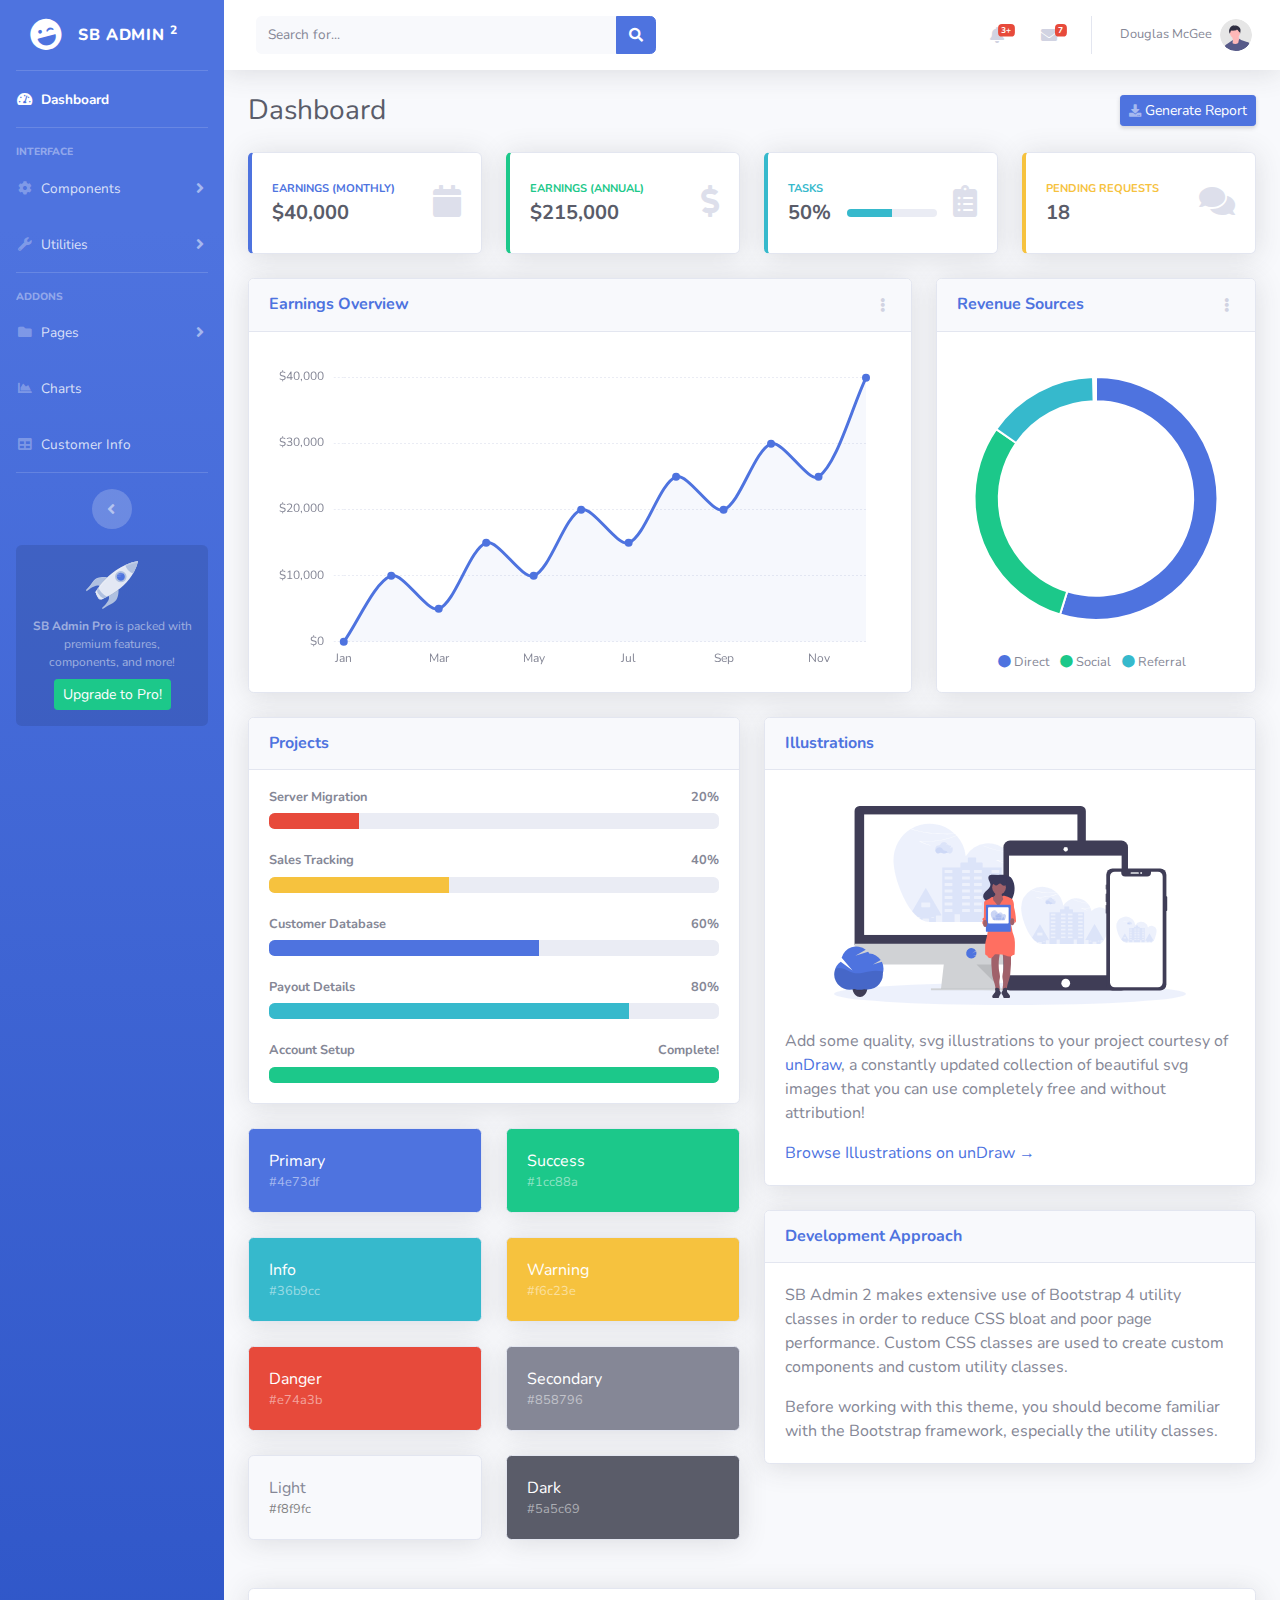
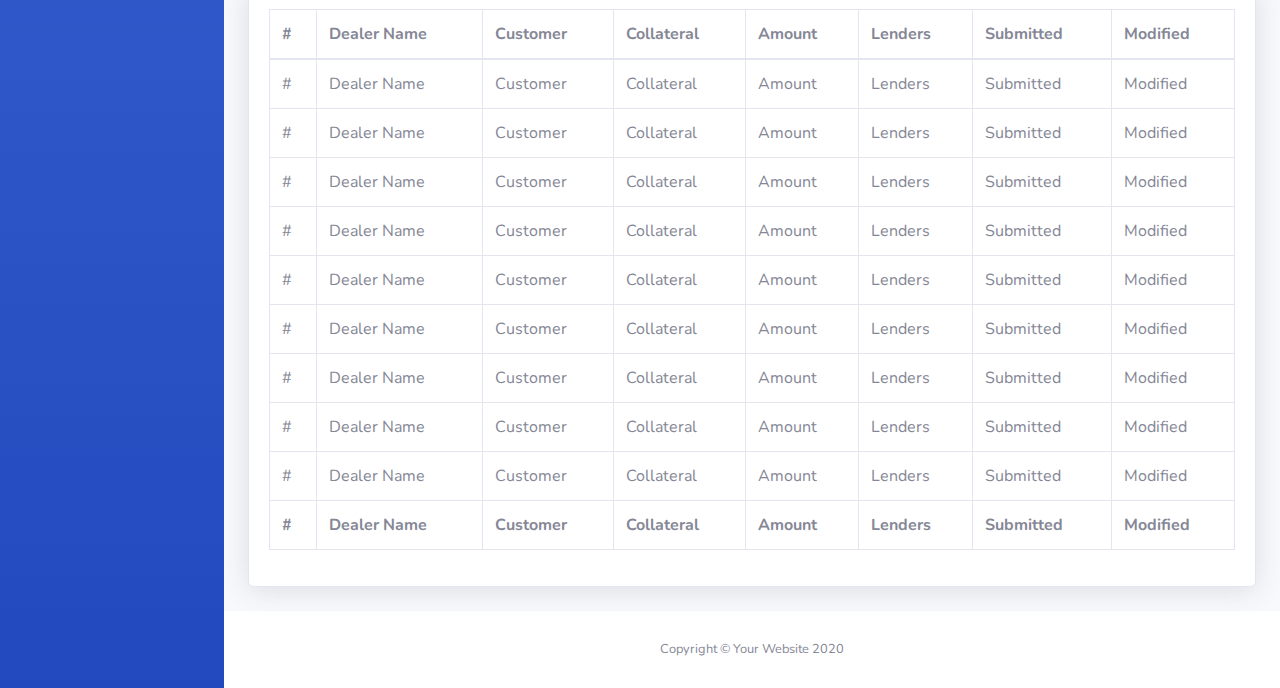
==== startbootstrap-sb-admin-2-gh-pages/index.html @ 1d068a58 "added files" ====
<!DOCTYPE html>
<html lang="en">

<head>

    <meta charset="utf-8">
    <meta http-equiv="X-UA-Compatible" content="IE=edge">
    <meta name="viewport" content="width=device-width, initial-scale=1, shrink-to-fit=no">
    <meta name="description" content="">
    <meta name="author" content="">

    <title>SB Admin 2 - Dashboard</title>

    <!-- Custom fonts for this template-->
    <link href="vendor/fontawesome-free/css/all.min.css" rel="stylesheet" type="text/css">
    <link
        href="https://fonts.googleapis.com/css?family=Nunito:200,200i,300,300i,400,400i,600,600i,700,700i,800,800i,900,900i"
        rel="stylesheet">

    <!-- Custom styles for this template-->
    <link href="css/sb-admin-2.min.css" rel="stylesheet">

</head>

<body id="page-top">

    <!-- Page Wrapper -->
    <div id="wrapper">

        <!-- Sidebar -->
        <ul class="navbar-nav bg-gradient-primary sidebar sidebar-dark accordion" id="accordionSidebar">

            <!-- Sidebar - Brand -->
            <a class="sidebar-brand d-flex align-items-center justify-content-center" href="index.html">
                <div class="sidebar-brand-icon rotate-n-15">
                    <i class="fas fa-laugh-wink"></i>
                </div>
                <div class="sidebar-brand-text mx-3">SB Admin <sup>2</sup></div>
            </a>

            <!-- Divider -->
            <hr class="sidebar-divider my-0">

            <!-- Nav Item - Dashboard -->
            <li class="nav-item active">
                <a class="nav-link" href="index.html">
                    <i class="fas fa-fw fa-tachometer-alt"></i>
                    <span>Dashboard</span></a>
            </li>

            <!-- Divider -->
            <hr class="sidebar-divider">

            <!-- Heading -->
            <div class="sidebar-heading">
                Interface
            </div>

            <!-- Nav Item - Pages Collapse Menu -->
            <li class="nav-item">
                <a class="nav-link collapsed" href="#" data-toggle="collapse" data-target="#collapseTwo"
                    aria-expanded="true" aria-controls="collapseTwo">
                    <i class="fas fa-fw fa-cog"></i>
                    <span>Components</span>
                </a>
                <div id="collapseTwo" class="collapse" aria-labelledby="headingTwo" data-parent="#accordionSidebar">
                    <div class="bg-white py-2 collapse-inner rounded">
                        <h6 class="collapse-header">Custom Components:</h6>
                        <a class="collapse-item" href="buttons.html">Buttons</a>
                        <a class="collapse-item" href="cards.html">Cards</a>
                    </div>
                </div>
            </li>

            <!-- Nav Item - Utilities Collapse Menu -->
            <li class="nav-item">
                <a class="nav-link collapsed" href="#" data-toggle="collapse" data-target="#collapseUtilities"
                    aria-expanded="true" aria-controls="collapseUtilities">
                    <i class="fas fa-fw fa-wrench"></i>
                    <span>Utilities</span>
                </a>
                <div id="collapseUtilities" class="collapse" aria-labelledby="headingUtilities"
                    data-parent="#accordionSidebar">
                    <div class="bg-white py-2 collapse-inner rounded">
                        <h6 class="collapse-header">Custom Utilities:</h6>
                        <a class="collapse-item" href="utilities-color.html">Colors</a>
                        <a class="collapse-item" href="utilities-border.html">Borders</a>
                        <a class="collapse-item" href="utilities-animation.html">Animations</a>
                        <a class="collapse-item" href="utilities-other.html">Other</a>
                    </div>
                </div>
            </li>

            <!-- Divider -->
            <hr class="sidebar-divider">

            <!-- Heading -->
            <div class="sidebar-heading">
                Addons
            </div>

            <!-- Nav Item - Pages Collapse Menu -->
            <li class="nav-item">
                <a class="nav-link collapsed" href="#" data-toggle="collapse" data-target="#collapsePages"
                    aria-expanded="true" aria-controls="collapsePages">
                    <i class="fas fa-fw fa-folder"></i>
                    <span>Pages</span>
                </a>
                <div id="collapsePages" class="collapse" aria-labelledby="headingPages" data-parent="#accordionSidebar">
                    <div class="bg-white py-2 collapse-inner rounded">
                        <h6 class="collapse-header">Login Screens:</h6>
                        <a class="collapse-item" href="login.html">Login</a>
                        <a class="collapse-item" href="register.html">Register</a>
                        <a class="collapse-item" href="forgot-password.html">Forgot Password</a>
                        <div class="collapse-divider"></div>
                        <h6 class="collapse-header">Other Pages:</h6>
                        <a class="collapse-item" href="404.html">404 Page</a>
                        <a class="collapse-item" href="blank.html">Blank Page</a>
                    </div>
                </div>
            </li>

            <!-- Nav Item - Charts -->
            <li class="nav-item">
                <a class="nav-link" href="charts.html">
                    <i class="fas fa-fw fa-chart-area"></i>
                    <span>Charts</span></a>
            </li>

            <!-- Nav Item - Tables -->
            <li class="nav-item">
                <a class="nav-link" href="form.html">
                    <i class="fas fa-fw fa-table"></i>
                    <span>Customer Info</span></a>
            </li>

            <!-- Divider -->
            <hr class="sidebar-divider d-none d-md-block">

            <!-- Sidebar Toggler (Sidebar) -->
            <div class="text-center d-none d-md-inline">
                <button class="rounded-circle border-0" id="sidebarToggle"></button>
            </div>

            <!-- Sidebar Message -->
            <div class="sidebar-card">
                <img class="sidebar-card-illustration mb-2" src="img/undraw_rocket.svg" alt="">
                <p class="text-center mb-2"><strong>SB Admin Pro</strong> is packed with premium features, components, and more!</p>
                <a class="btn btn-success btn-sm" href="https://startbootstrap.com/theme/sb-admin-pro">Upgrade to Pro!</a>
            </div>

        </ul>
        <!-- End of Sidebar -->

        <!-- Content Wrapper -->
        <div id="content-wrapper" class="d-flex flex-column">

            <!-- Main Content -->
            <div id="content">

                <!-- Topbar -->
                <nav class="navbar navbar-expand navbar-light bg-white topbar mb-4 static-top shadow">

                    <!-- Sidebar Toggle (Topbar) -->
                    <button id="sidebarToggleTop" class="btn btn-link d-md-none rounded-circle mr-3">
                        <i class="fa fa-bars"></i>
                    </button>

                    <!-- Topbar Search -->
                    <form
                        class="d-none d-sm-inline-block form-inline mr-auto ml-md-3 my-2 my-md-0 mw-100 navbar-search">
                        <div class="input-group">
                            <input type="text" class="form-control bg-light border-0 small" placeholder="Search for..."
                                aria-label="Search" aria-describedby="basic-addon2">
                            <div class="input-group-append">
                                <button class="btn btn-primary" type="button">
                                    <i class="fas fa-search fa-sm"></i>
                                </button>
                            </div>
                        </div>
                    </form>

                    <!-- Topbar Navbar -->
                    <ul class="navbar-nav ml-auto">

                        <!-- Nav Item - Search Dropdown (Visible Only XS) -->
                        <li class="nav-item dropdown no-arrow d-sm-none">
                            <a class="nav-link dropdown-toggle" href="#" id="searchDropdown" role="button"
                                data-toggle="dropdown" aria-haspopup="true" aria-expanded="false">
                                <i class="fas fa-search fa-fw"></i>
                            </a>
                            <!-- Dropdown - Messages -->
                            <div class="dropdown-menu dropdown-menu-right p-3 shadow animated--grow-in"
                                aria-labelledby="searchDropdown">
                                <form class="form-inline mr-auto w-100 navbar-search">
                                    <div class="input-group">
                                        <input type="text" class="form-control bg-light border-0 small"
                                            placeholder="Search for..." aria-label="Search"
                                            aria-describedby="basic-addon2">
                                        <div class="input-group-append">
                                            <button class="btn btn-primary" type="button">
                                                <i class="fas fa-search fa-sm"></i>
                                            </button>
                                        </div>
                                    </div>
                                </form>
                            </div>
                        </li>

                        <!-- Nav Item - Alerts -->
                        <li class="nav-item dropdown no-arrow mx-1">
                            <a class="nav-link dropdown-toggle" href="#" id="alertsDropdown" role="button"
                                data-toggle="dropdown" aria-haspopup="true" aria-expanded="false">
                                <i class="fas fa-bell fa-fw"></i>
                                <!-- Counter - Alerts -->
                                <span class="badge badge-danger badge-counter">3+</span>
                            </a>
                            <!-- Dropdown - Alerts -->
                            <div class="dropdown-list dropdown-menu dropdown-menu-right shadow animated--grow-in"
                                aria-labelledby="alertsDropdown">
                                <h6 class="dropdown-header">
                                    Alerts Center
                                </h6>
                                <a class="dropdown-item d-flex align-items-center" href="#">
                                    <div class="mr-3">
                                        <div class="icon-circle bg-primary">
                                            <i class="fas fa-file-alt text-white"></i>
                                        </div>
                                    </div>
                                    <div>
                                        <div class="small text-gray-500">December 12, 2019</div>
                                        <span class="font-weight-bold">A new monthly report is ready to download!</span>
                                    </div>
                                </a>
                                <a class="dropdown-item d-flex align-items-center" href="#">
                                    <div class="mr-3">
                                        <div class="icon-circle bg-success">
                                            <i class="fas fa-donate text-white"></i>
                                        </div>
                                    </div>
                                    <div>
                                        <div class="small text-gray-500">December 7, 2019</div>
                                        $290.29 has been deposited into your account!
                                    </div>
                                </a>
                                <a class="dropdown-item d-flex align-items-center" href="#">
                                    <div class="mr-3">
                                        <div class="icon-circle bg-warning">
                                            <i class="fas fa-exclamation-triangle text-white"></i>
                                        </div>
                                    </div>
                                    <div>
                                        <div class="small text-gray-500">December 2, 2019</div>
                                        Spending Alert: We've noticed unusually high spending for your account.
                                    </div>
                                </a>
                                <a class="dropdown-item text-center small text-gray-500" href="#">Show All Alerts</a>
                            </div>
                        </li>

                        <!-- Nav Item - Messages -->
                        <li class="nav-item dropdown no-arrow mx-1">
                            <a class="nav-link dropdown-toggle" href="#" id="messagesDropdown" role="button"
                                data-toggle="dropdown" aria-haspopup="true" aria-expanded="false">
                                <i class="fas fa-envelope fa-fw"></i>
                                <!-- Counter - Messages -->
                                <span class="badge badge-danger badge-counter">7</span>
                            </a>
                            <!-- Dropdown - Messages -->
                            <div class="dropdown-list dropdown-menu dropdown-menu-right shadow animated--grow-in"
                                aria-labelledby="messagesDropdown">
                                <h6 class="dropdown-header">
                                    Message Center
                                </h6>
                                <a class="dropdown-item d-flex align-items-center" href="#">
                                    <div class="dropdown-list-image mr-3">
                                        <img class="rounded-circle" src="img/undraw_profile_1.svg"
                                            alt="">
                                        <div class="status-indicator bg-success"></div>
                                    </div>
                                    <div class="font-weight-bold">
                                        <div class="text-truncate">Hi there! I am wondering if you can help me with a
                                            problem I've been having.</div>
                                        <div class="small text-gray-500">Emily Fowler · 58m</div>
                                    </div>
                                </a>
                                <a class="dropdown-item d-flex align-items-center" href="#">
                                    <div class="dropdown-list-image mr-3">
                                        <img class="rounded-circle" src="img/undraw_profile_2.svg"
                                            alt="">
                                        <div class="status-indicator"></div>
                                    </div>
                                    <div>
                                        <div class="text-truncate">I have the photos that you ordered last month, how
                                            would you like them sent to you?</div>
                                        <div class="small text-gray-500">Jae Chun · 1d</div>
                                    </div>
                                </a>
                                <a class="dropdown-item d-flex align-items-center" href="#">
                                    <div class="dropdown-list-image mr-3">
                                        <img class="rounded-circle" src="img/undraw_profile_3.svg"
                                            alt="">
                                        <div class="status-indicator bg-warning"></div>
                                    </div>
                                    <div>
                                        <div class="text-truncate">Last month's report looks great, I am very happy with
                                            the progress so far, keep up the good work!</div>
                                        <div class="small text-gray-500">Morgan Alvarez · 2d</div>
                                    </div>
                                </a>
                                <a class="dropdown-item d-flex align-items-center" href="#">
                                    <div class="dropdown-list-image mr-3">
                                        <img class="rounded-circle" src="https://source.unsplash.com/Mv9hjnEUHR4/60x60"
                                            alt="">
                                        <div class="status-indicator bg-success"></div>
                                    </div>
                                    <div>
                                        <div class="text-truncate">Am I a good boy? The reason I ask is because someone
                                            told me that people say this to all dogs, even if they aren't good...</div>
                                        <div class="small text-gray-500">Chicken the Dog · 2w</div>
                                    </div>
                                </a>
                                <a class="dropdown-item text-center small text-gray-500" href="#">Read More Messages</a>
                            </div>
                        </li>

                        <div class="topbar-divider d-none d-sm-block"></div>

                        <!-- Nav Item - User Information -->
                        <li class="nav-item dropdown no-arrow">
                            <a class="nav-link dropdown-toggle" href="#" id="userDropdown" role="button"
                                data-toggle="dropdown" aria-haspopup="true" aria-expanded="false">
                                <span class="mr-2 d-none d-lg-inline text-gray-600 small">Douglas McGee</span>
                                <img class="img-profile rounded-circle"
                                    src="img/undraw_profile.svg">
                            </a>
                            <!-- Dropdown - User Information -->
                            <div class="dropdown-menu dropdown-menu-right shadow animated--grow-in"
                                aria-labelledby="userDropdown">
                                <a class="dropdown-item" href="#">
                                    <i class="fas fa-user fa-sm fa-fw mr-2 text-gray-400"></i>
                                    Profile
                                </a>
                                <a class="dropdown-item" href="#">
                                    <i class="fas fa-cogs fa-sm fa-fw mr-2 text-gray-400"></i>
                                    Settings
                                </a>
                                <a class="dropdown-item" href="#">
                                    <i class="fas fa-list fa-sm fa-fw mr-2 text-gray-400"></i>
                                    Activity Log
                                </a>
                                <div class="dropdown-divider"></div>
                                <a class="dropdown-item" href="#" data-toggle="modal" data-target="#logoutModal">
                                    <i class="fas fa-sign-out-alt fa-sm fa-fw mr-2 text-gray-400"></i>
                                    Logout
                                </a>
                            </div>
                        </li>

                    </ul>

                </nav>
                <!-- End of Topbar -->

                <!-- Begin Page Content -->
                <div class="container-fluid">

                    <!-- Page Heading -->
                    <div class="d-sm-flex align-items-center justify-content-between mb-4">
                        <h1 class="h3 mb-0 text-gray-800">Dashboard</h1>
                        <a href="#" class="d-none d-sm-inline-block btn btn-sm btn-primary shadow-sm"><i
                                class="fas fa-download fa-sm text-white-50"></i> Generate Report</a>
                    </div>

                    <!-- Content Row -->
                    <div class="row">

                        <!-- Earnings (Monthly) Card Example -->
                        <div class="col-xl-3 col-md-6 mb-4">
                            <div class="card border-left-primary shadow h-100 py-2">
                                <div class="card-body">
                                    <div class="row no-gutters align-items-center">
                                        <div class="col mr-2">
                                            <div class="text-xs font-weight-bold text-primary text-uppercase mb-1">
                                                Earnings (Monthly)</div>
                                            <div class="h5 mb-0 font-weight-bold text-gray-800">$40,000</div>
                                        </div>
                                        <div class="col-auto">
                                            <i class="fas fa-calendar fa-2x text-gray-300"></i>
                                        </div>
                                    </div>
                                </div>
                            </div>
                        </div>

                        <!-- Earnings (Monthly) Card Example -->
                        <div class="col-xl-3 col-md-6 mb-4">
                            <div class="card border-left-success shadow h-100 py-2">
                                <div class="card-body">
                                    <div class="row no-gutters align-items-center">
                                        <div class="col mr-2">
                                            <div class="text-xs font-weight-bold text-success text-uppercase mb-1">
                                                Earnings (Annual)</div>
                                            <div class="h5 mb-0 font-weight-bold text-gray-800">$215,000</div>
                                        </div>
                                        <div class="col-auto">
                                            <i class="fas fa-dollar-sign fa-2x text-gray-300"></i>
                                        </div>
                                    </div>
                                </div>
                            </div>
                        </div>

                        <!-- Earnings (Monthly) Card Example -->
                        <div class="col-xl-3 col-md-6 mb-4">
                            <div class="card border-left-info shadow h-100 py-2">
                                <div class="card-body">
                                    <div class="row no-gutters align-items-center">
                                        <div class="col mr-2">
                                            <div class="text-xs font-weight-bold text-info text-uppercase mb-1">Tasks
                                            </div>
                                            <div class="row no-gutters align-items-center">
                                                <div class="col-auto">
                                                    <div class="h5 mb-0 mr-3 font-weight-bold text-gray-800">50%</div>
                                                </div>
                                                <div class="col">
                                                    <div class="progress progress-sm mr-2">
                                                        <div class="progress-bar bg-info" role="progressbar"
                                                            style="width: 50%" aria-valuenow="50" aria-valuemin="0"
                                                            aria-valuemax="100"></div>
                                                    </div>
                                                </div>
                                            </div>
                                        </div>
                                        <div class="col-auto">
                                            <i class="fas fa-clipboard-list fa-2x text-gray-300"></i>
                                        </div>
                                    </div>
                                </div>
                            </div>
                        </div>

                        <!-- Pending Requests Card Example -->
                        <div class="col-xl-3 col-md-6 mb-4">
                            <div class="card border-left-warning shadow h-100 py-2">
                                <div class="card-body">
                                    <div class="row no-gutters align-items-center">
                                        <div class="col mr-2">
                                            <div class="text-xs font-weight-bold text-warning text-uppercase mb-1">
                                                Pending Requests</div>
                                            <div class="h5 mb-0 font-weight-bold text-gray-800">18</div>
                                        </div>
                                        <div class="col-auto">
                                            <i class="fas fa-comments fa-2x text-gray-300"></i>
                                        </div>
                                    </div>
                                </div>
                            </div>
                        </div>
                    </div>

                    <!-- Content Row -->

                    <div class="row">

                        <!-- Area Chart -->
                        <div class="col-xl-8 col-lg-7">
                            <div class="card shadow mb-4">
                                <!-- Card Header - Dropdown -->
                                <div
                                    class="card-header py-3 d-flex flex-row align-items-center justify-content-between">
                                    <h6 class="m-0 font-weight-bold text-primary">Earnings Overview</h6>
                                    <div class="dropdown no-arrow">
                                        <a class="dropdown-toggle" href="#" role="button" id="dropdownMenuLink"
                                            data-toggle="dropdown" aria-haspopup="true" aria-expanded="false">
                                            <i class="fas fa-ellipsis-v fa-sm fa-fw text-gray-400"></i>
                                        </a>
                                        <div class="dropdown-menu dropdown-menu-right shadow animated--fade-in"
                                            aria-labelledby="dropdownMenuLink">
                                            <div class="dropdown-header">Dropdown Header:</div>
                                            <a class="dropdown-item" href="#">Action</a>
                                            <a class="dropdown-item" href="#">Another action</a>
                                            <div class="dropdown-divider"></div>
                                            <a class="dropdown-item" href="#">Something else here</a>
                                        </div>
                                    </div>
                                </div>
                                <!-- Card Body -->
                                <div class="card-body">
                                    <div class="chart-area">
                                        <canvas id="myAreaChart"></canvas>
                                    </div>
                                </div>
                            </div>
                        </div>

                        <!-- Pie Chart -->
                        <div class="col-xl-4 col-lg-5">
                            <div class="card shadow mb-4">
                                <!-- Card Header - Dropdown -->
                                <div
                                    class="card-header py-3 d-flex flex-row align-items-center justify-content-between">
                                    <h6 class="m-0 font-weight-bold text-primary">Revenue Sources</h6>
                                    <div class="dropdown no-arrow">
                                        <a class="dropdown-toggle" href="#" role="button" id="dropdownMenuLink"
                                            data-toggle="dropdown" aria-haspopup="true" aria-expanded="false">
                                            <i class="fas fa-ellipsis-v fa-sm fa-fw text-gray-400"></i>
                                        </a>
                                        <div class="dropdown-menu dropdown-menu-right shadow animated--fade-in"
                                            aria-labelledby="dropdownMenuLink">
                                            <div class="dropdown-header">Dropdown Header:</div>
                                            <a class="dropdown-item" href="#">Action</a>
                                            <a class="dropdown-item" href="#">Another action</a>
                                            <div class="dropdown-divider"></div>
                                            <a class="dropdown-item" href="#">Something else here</a>
                                        </div>
                                    </div>
                                </div>
                                <!-- Card Body -->
                                <div class="card-body">
                                    <div class="chart-pie pt-4 pb-2">
                                        <canvas id="myPieChart"></canvas>
                                    </div>
                                    <div class="mt-4 text-center small">
                                        <span class="mr-2">
                                            <i class="fas fa-circle text-primary"></i> Direct
                                        </span>
                                        <span class="mr-2">
                                            <i class="fas fa-circle text-success"></i> Social
                                        </span>
                                        <span class="mr-2">
                                            <i class="fas fa-circle text-info"></i> Referral
                                        </span>
                                    </div>
                                </div>
                            </div>
                        </div>
                    </div>

                    <!-- Content Row -->
                    <div class="row">

                        <!-- Content Column -->
                        <div class="col-lg-6 mb-4">

                            <!-- Project Card Example -->
                            <div class="card shadow mb-4">
                                <div class="card-header py-3">
                                    <h6 class="m-0 font-weight-bold text-primary">Projects</h6>
                                </div>
                                <div class="card-body">
                                    <h4 class="small font-weight-bold">Server Migration <span
                                            class="float-right">20%</span></h4>
                                    <div class="progress mb-4">
                                        <div class="progress-bar bg-danger" role="progressbar" style="width: 20%"
                                            aria-valuenow="20" aria-valuemin="0" aria-valuemax="100"></div>
                                    </div>
                                    <h4 class="small font-weight-bold">Sales Tracking <span
                                            class="float-right">40%</span></h4>
                                    <div class="progress mb-4">
                                        <div class="progress-bar bg-warning" role="progressbar" style="width: 40%"
                                            aria-valuenow="40" aria-valuemin="0" aria-valuemax="100"></div>
                                    </div>
                                    <h4 class="small font-weight-bold">Customer Database <span
                                            class="float-right">60%</span></h4>
                                    <div class="progress mb-4">
                                        <div class="progress-bar" role="progressbar" style="width: 60%"
                                            aria-valuenow="60" aria-valuemin="0" aria-valuemax="100"></div>
                                    </div>
                                    <h4 class="small font-weight-bold">Payout Details <span
                                            class="float-right">80%</span></h4>
                                    <div class="progress mb-4">
                                        <div class="progress-bar bg-info" role="progressbar" style="width: 80%"
                                            aria-valuenow="80" aria-valuemin="0" aria-valuemax="100"></div>
                                    </div>
                                    <h4 class="small font-weight-bold">Account Setup <span
                                            class="float-right">Complete!</span></h4>
                                    <div class="progress">
                                        <div class="progress-bar bg-success" role="progressbar" style="width: 100%"
                                            aria-valuenow="100" aria-valuemin="0" aria-valuemax="100"></div>
                                    </div>
                                </div>
                            </div>

                            <!-- Color System -->
                            <div class="row">
                                <div class="col-lg-6 mb-4">
                                    <div class="card bg-primary text-white shadow">
                                        <div class="card-body">
                                            Primary
                                            <div class="text-white-50 small">#4e73df</div>
                                        </div>
                                    </div>
                                </div>
                                <div class="col-lg-6 mb-4">
                                    <div class="card bg-success text-white shadow">
                                        <div class="card-body">
                                            Success
                                            <div class="text-white-50 small">#1cc88a</div>
                                        </div>
                                    </div>
                                </div>
                                <div class="col-lg-6 mb-4">
                                    <div class="card bg-info text-white shadow">
                                        <div class="card-body">
                                            Info
                                            <div class="text-white-50 small">#36b9cc</div>
                                        </div>
                                    </div>
                                </div>
                                <div class="col-lg-6 mb-4">
                                    <div class="card bg-warning text-white shadow">
                                        <div class="card-body">
                                            Warning
                                            <div class="text-white-50 small">#f6c23e</div>
                                        </div>
                                    </div>
                                </div>
                                <div class="col-lg-6 mb-4">
                                    <div class="card bg-danger text-white shadow">
                                        <div class="card-body">
                                            Danger
                                            <div class="text-white-50 small">#e74a3b</div>
                                        </div>
                                    </div>
                                </div>
                                <div class="col-lg-6 mb-4">
                                    <div class="card bg-secondary text-white shadow">
                                        <div class="card-body">
                                            Secondary
                                            <div class="text-white-50 small">#858796</div>
                                        </div>
                                    </div>
                                </div>
                                <div class="col-lg-6 mb-4">
                                    <div class="card bg-light text-black shadow">
                                        <div class="card-body">
                                            Light
                                            <div class="text-black-50 small">#f8f9fc</div>
                                        </div>
                                    </div>
                                </div>
                                <div class="col-lg-6 mb-4">
                                    <div class="card bg-dark text-white shadow">
                                        <div class="card-body">
                                            Dark
                                            <div class="text-white-50 small">#5a5c69</div>
                                        </div>
                                    </div>
                                </div>
                            </div>

                        </div>

                        <div class="col-lg-6 mb-4">

                            <!-- Illustrations -->
                            <div class="card shadow mb-4">
                                <div class="card-header py-3">
                                    <h6 class="m-0 font-weight-bold text-primary">Illustrations</h6>
                                </div>
                                <div class="card-body">
                                    <div class="text-center">
                                        <img class="img-fluid px-3 px-sm-4 mt-3 mb-4" style="width: 25rem;"
                                            src="img/undraw_posting_photo.svg" alt="">
                                    </div>
                                    <p>Add some quality, svg illustrations to your project courtesy of <a
                                            target="_blank" rel="nofollow" href="https://undraw.co/">unDraw</a>, a
                                        constantly updated collection of beautiful svg images that you can use
                                        completely free and without attribution!</p>
                                    <a target="_blank" rel="nofollow" href="https://undraw.co/">Browse Illustrations on
                                        unDraw &rarr;</a>
                                </div>
                            </div>

                            <!-- Approach -->
                            <div class="card shadow mb-4">
                                <div class="card-header py-3">
                                    <h6 class="m-0 font-weight-bold text-primary">Development Approach</h6>
                                </div>
                                <div class="card-body">
                                    <p>SB Admin 2 makes extensive use of Bootstrap 4 utility classes in order to reduce
                                        CSS bloat and poor page performance. Custom CSS classes are used to create
                                        custom components and custom utility classes.</p>
                                    <p class="mb-0">Before working with this theme, you should become familiar with the
                                        Bootstrap framework, especially the utility classes.</p>
                                </div>
                            </div>

                        </div>
                    </div>

                </div>

                <div class ="container"> 

                    <div class="card shadow mb-4">
                        
                        <div class="card-body">
                            <div class="table-responsive">
                                <table class="table table-bordered" id="dataTable" width="100%" cellspacing="0">
                                    <thead>
                                        <tr>
                                            <th>#</th>
                                            <th>Dealer Name</th>
                                            <th>Customer</th>
                                            <th>Collateral</th>
                                            <th>Amount</th>
                                            <th>Lenders</th>
                                            <th>Submitted</th>
                                            <th>Modified</th>
                                        </tr>
                                    </thead>
                                    <tfoot>
                                        <tr>
                                            <th>#</th>
                                            <th>Dealer Name</th>
                                            <th>Customer</th>
                                            <th>Collateral</th>
                                            <th>Amount</th>
                                            <th>Lenders</th>
                                            <th>Submitted</th>
                                            <th>Modified</th>                                      
                                        </tr>
                                    </tfoot>
                                    <tbody>
                                        <tr>
                                            <td>#</td>
                                            <td>Dealer Name</td>
                                            <td>Customer</td>
                                            <td>Collateral</td>
                                            <td>Amount</td>
                                            <td>Lenders</td>
                                            <td>Submitted</td>
                                            <td>Modified</td>
                                        </tr>
                                        <tr>
                                            <td>#</td>
                                            <td>Dealer Name</td>
                                            <td>Customer</td>
                                            <td>Collateral</td>
                                            <td>Amount</td>
                                            <td>Lenders</td>
                                            <td>Submitted</td>
                                            <td>Modified</td>
                                        </tr>
                                        <tr>
                                            <td>#</td>
                                            <td>Dealer Name</td>
                                            <td>Customer</td>
                                            <td>Collateral</td>
                                            <td>Amount</td>
                                            <td>Lenders</td>
                                            <td>Submitted</td>
                                            <td>Modified</td>
                                        </tr>
                                        <tr>
                                            <td>#</td>
                                            <td>Dealer Name</td>
                                            <td>Customer</td>
                                            <td>Collateral</td>
                                            <td>Amount</td>
                                            <td>Lenders</td>
                                            <td>Submitted</td>
                                            <td>Modified</td>
                                        </tr>
                                        <tr>
                                            <td>#</td>
                                            <td>Dealer Name</td>
                                            <td>Customer</td>
                                            <td>Collateral</td>
                                            <td>Amount</td>
                                            <td>Lenders</td>
                                            <td>Submitted</td>
                                            <td>Modified</td>
                                        </tr>
                                        <tr>
                                            <td>#</td>
                                            <td>Dealer Name</td>
                                            <td>Customer</td>
                                            <td>Collateral</td>
                                            <td>Amount</td>
                                            <td>Lenders</td>
                                            <td>Submitted</td>
                                            <td>Modified</td>
                                        </tr>
                                        <tr>
                                            <td>#</td>
                                            <td>Dealer Name</td>
                                            <td>Customer</td>
                                            <td>Collateral</td>
                                            <td>Amount</td>
                                            <td>Lenders</td>
                                            <td>Submitted</td>
                                            <td>Modified</td>
                                        </tr>
                                        <tr>
                                            <td>#</td>
                                            <td>Dealer Name</td>
                                            <td>Customer</td>
                                            <td>Collateral</td>
                                            <td>Amount</td>
                                            <td>Lenders</td>
                                            <td>Submitted</td>
                                            <td>Modified</td>
                                        </tr>
                                        <tr>
                                            <td>#</td>
                                            <td>Dealer Name</td>
                                            <td>Customer</td>
                                            <td>Collateral</td>
                                            <td>Amount</td>
                                            <td>Lenders</td>
                                            <td>Submitted</td>
                                            <td>Modified</td>
                                        </tr>  
                                    </tbody>
                                </table>
                            </div>
                        </div>
                    </div>

                </div>
                <!-- /.container-fluid -->

            </div>
            <!-- End of Main Content -->

            <!-- Footer -->
            <footer class="sticky-footer bg-white">
                <div class="container my-auto">
                    <div class="copyright text-center my-auto">
                        <span>Copyright &copy; Your Website 2020</span>
                    </div>
                </div>
            </footer>
            <!-- End of Footer -->

        </div>
        <!-- End of Content Wrapper -->

    </div>
    <!-- End of Page Wrapper -->

    <!-- Scroll to Top Button-->
    <a class="scroll-to-top rounded" href="#page-top">
        <i class="fas fa-angle-up"></i>
    </a>

    <!-- Logout Modal-->
    <div class="modal fade" id="logoutModal" tabindex="-1" role="dialog" aria-labelledby="exampleModalLabel"
        aria-hidden="true">
        <div class="modal-dialog" role="document">
            <div class="modal-content">
                <div class="modal-header">
                    <h5 class="modal-title" id="exampleModalLabel">Ready to Leave?</h5>
                    <button class="close" type="button" data-dismiss="modal" aria-label="Close">
                        <span aria-hidden="true">×</span>
                    </button>
                </div>
                <div class="modal-body">Select "Logout" below if you are ready to end your current session.</div>
                <div class="modal-footer">
                    <button class="btn btn-secondary" type="button" data-dismiss="modal">Cancel</button>
                    <a class="btn btn-primary" href="login.html">Logout</a>
                </div>
            </div>
        </div>
    </div>

    <!-- Bootstrap core JavaScript-->
    <script src="vendor/jquery/jquery.min.js"></script>
    <script src="vendor/bootstrap/js/bootstrap.bundle.min.js"></script>

    <!-- Core plugin JavaScript-->
    <script src="vendor/jquery-easing/jquery.easing.min.js"></script>

    <!-- Custom scripts for all pages-->
    <script src="js/sb-admin-2.min.js"></script>

    <!-- Page level plugins -->
    <script src="vendor/chart.js/Chart.min.js"></script>

    <!-- Page level custom scripts -->
    <script src="js/demo/chart-area-demo.js"></script>
    <script src="js/demo/chart-pie-demo.js"></script>

</body>

</html>
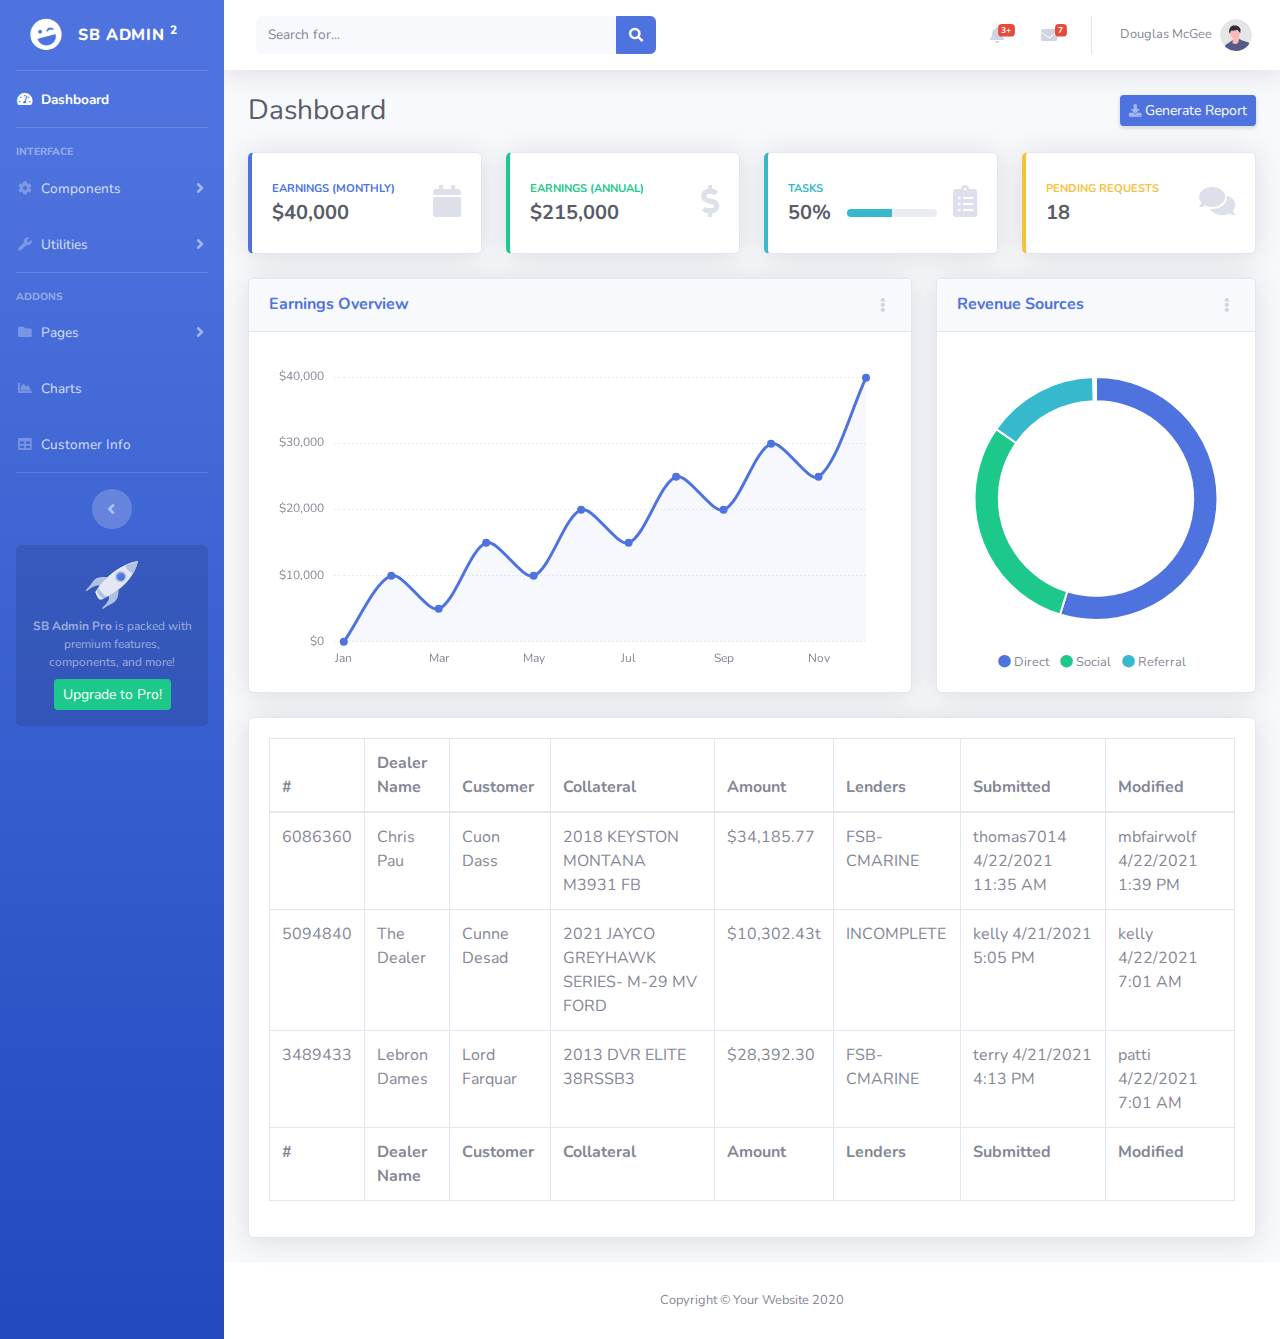
==== commit 31513530: "updated home page" ====
--- a/startbootstrap-sb-admin-2-gh-pages/index.html
+++ b/startbootstrap-sb-admin-2-gh-pages/index.html
@@ -538,157 +538,7 @@
                     </div>
 
                     <!-- Content Row -->
-                    <div class="row">
-
-                        <!-- Content Column -->
-                        <div class="col-lg-6 mb-4">
-
-                            <!-- Project Card Example -->
-                            <div class="card shadow mb-4">
-                                <div class="card-header py-3">
-                                    <h6 class="m-0 font-weight-bold text-primary">Projects</h6>
-                                </div>
-                                <div class="card-body">
-                                    <h4 class="small font-weight-bold">Server Migration <span
-                                            class="float-right">20%</span></h4>
-                                    <div class="progress mb-4">
-                                        <div class="progress-bar bg-danger" role="progressbar" style="width: 20%"
-                                            aria-valuenow="20" aria-valuemin="0" aria-valuemax="100"></div>
-                                    </div>
-                                    <h4 class="small font-weight-bold">Sales Tracking <span
-                                            class="float-right">40%</span></h4>
-                                    <div class="progress mb-4">
-                                        <div class="progress-bar bg-warning" role="progressbar" style="width: 40%"
-                                            aria-valuenow="40" aria-valuemin="0" aria-valuemax="100"></div>
-                                    </div>
-                                    <h4 class="small font-weight-bold">Customer Database <span
-                                            class="float-right">60%</span></h4>
-                                    <div class="progress mb-4">
-                                        <div class="progress-bar" role="progressbar" style="width: 60%"
-                                            aria-valuenow="60" aria-valuemin="0" aria-valuemax="100"></div>
-                                    </div>
-                                    <h4 class="small font-weight-bold">Payout Details <span
-                                            class="float-right">80%</span></h4>
-                                    <div class="progress mb-4">
-                                        <div class="progress-bar bg-info" role="progressbar" style="width: 80%"
-                                            aria-valuenow="80" aria-valuemin="0" aria-valuemax="100"></div>
-                                    </div>
-                                    <h4 class="small font-weight-bold">Account Setup <span
-                                            class="float-right">Complete!</span></h4>
-                                    <div class="progress">
-                                        <div class="progress-bar bg-success" role="progressbar" style="width: 100%"
-                                            aria-valuenow="100" aria-valuemin="0" aria-valuemax="100"></div>
-                                    </div>
-                                </div>
-                            </div>
-
-                            <!-- Color System -->
-                            <div class="row">
-                                <div class="col-lg-6 mb-4">
-                                    <div class="card bg-primary text-white shadow">
-                                        <div class="card-body">
-                                            Primary
-                                            <div class="text-white-50 small">#4e73df</div>
-                                        </div>
-                                    </div>
-                                </div>
-                                <div class="col-lg-6 mb-4">
-                                    <div class="card bg-success text-white shadow">
-                                        <div class="card-body">
-                                            Success
-                                            <div class="text-white-50 small">#1cc88a</div>
-                                        </div>
-                                    </div>
-                                </div>
-                                <div class="col-lg-6 mb-4">
-                                    <div class="card bg-info text-white shadow">
-                                        <div class="card-body">
-                                            Info
-                                            <div class="text-white-50 small">#36b9cc</div>
-                                        </div>
-                                    </div>
-                                </div>
-                                <div class="col-lg-6 mb-4">
-                                    <div class="card bg-warning text-white shadow">
-                                        <div class="card-body">
-                                            Warning
-                                            <div class="text-white-50 small">#f6c23e</div>
-                                        </div>
-                                    </div>
-                                </div>
-                                <div class="col-lg-6 mb-4">
-                                    <div class="card bg-danger text-white shadow">
-                                        <div class="card-body">
-                                            Danger
-                                            <div class="text-white-50 small">#e74a3b</div>
-                                        </div>
-                                    </div>
-                                </div>
-                                <div class="col-lg-6 mb-4">
-                                    <div class="card bg-secondary text-white shadow">
-                                        <div class="card-body">
-                                            Secondary
-                                            <div class="text-white-50 small">#858796</div>
-                                        </div>
-                                    </div>
-                                </div>
-                                <div class="col-lg-6 mb-4">
-                                    <div class="card bg-light text-black shadow">
-                                        <div class="card-body">
-                                            Light
-                                            <div class="text-black-50 small">#f8f9fc</div>
-                                        </div>
-                                    </div>
-                                </div>
-                                <div class="col-lg-6 mb-4">
-                                    <div class="card bg-dark text-white shadow">
-                                        <div class="card-body">
-                                            Dark
-                                            <div class="text-white-50 small">#5a5c69</div>
-                                        </div>
-                                    </div>
-                                </div>
-                            </div>
-
-                        </div>
-
-                        <div class="col-lg-6 mb-4">
-
-                            <!-- Illustrations -->
-                            <div class="card shadow mb-4">
-                                <div class="card-header py-3">
-                                    <h6 class="m-0 font-weight-bold text-primary">Illustrations</h6>
-                                </div>
-                                <div class="card-body">
-                                    <div class="text-center">
-                                        <img class="img-fluid px-3 px-sm-4 mt-3 mb-4" style="width: 25rem;"
-                                            src="img/undraw_posting_photo.svg" alt="">
-                                    </div>
-                                    <p>Add some quality, svg illustrations to your project courtesy of <a
-                                            target="_blank" rel="nofollow" href="https://undraw.co/">unDraw</a>, a
-                                        constantly updated collection of beautiful svg images that you can use
-                                        completely free and without attribution!</p>
-                                    <a target="_blank" rel="nofollow" href="https://undraw.co/">Browse Illustrations on
-                                        unDraw &rarr;</a>
-                                </div>
-                            </div>
-
-                            <!-- Approach -->
-                            <div class="card shadow mb-4">
-                                <div class="card-header py-3">
-                                    <h6 class="m-0 font-weight-bold text-primary">Development Approach</h6>
-                                </div>
-                                <div class="card-body">
-                                    <p>SB Admin 2 makes extensive use of Bootstrap 4 utility classes in order to reduce
-                                        CSS bloat and poor page performance. Custom CSS classes are used to create
-                                        custom components and custom utility classes.</p>
-                                    <p class="mb-0">Before working with this theme, you should become familiar with the
-                                        Bootstrap framework, especially the utility classes.</p>
-                                </div>
-                            </div>
-
-                        </div>
-                    </div>
+                    
 
                 </div>
 
@@ -725,95 +575,42 @@
                                     </tfoot>
                                     <tbody>
                                         <tr>
-                                            <td>#</td>
-                                            <td>Dealer Name</td>
-                                            <td>Customer</td>
-                                            <td>Collateral</td>
-                                            <td>Amount</td>
-                                            <td>Lenders</td>
-                                            <td>Submitted</td>
-                                            <td>Modified</td>
+                                            <td>6086360</td>
+                                            <td>Chris Pau</td>
+                                            <td>Cuon Dass</td>
+                                            <td>2018 KEYSTON MONTANA M3931 FB</td>
+                                            <td>$34,185.77</td>
+                                            <td>FSB-CMARINE</td>
+                                            <td>thomas7014
+                                            4/22/2021 11:35 AM</td>
+                                            <td>mbfairwolf
+                                                4/22/2021 1:39 PM</td>
                                         </tr>
                                         <tr>
-                                            <td>#</td>
-                                            <td>Dealer Name</td>
-                                            <td>Customer</td>
-                                            <td>Collateral</td>
-                                            <td>Amount</td>
-                                            <td>Lenders</td>
-                                            <td>Submitted</td>
-                                            <td>Modified</td>
+                                            <td>5094840</td>
+                                            <td>The Dealer</td>
+                                            <td>Cunne Desad </td>
+                                            <td>2021 JAYCO GREYHAWK SERIES- M-29 MV FORD</td>
+                                            <td>$10,302.43t</td>
+                                            <td>INCOMPLETE</td>
+                                            <td>kelly
+                                                4/21/2021 5:05 PM</td>
+                                            <td>kelly
+                                                4/22/2021 7:01 AM</td>
                                         </tr>
                                         <tr>
-                                            <td>#</td>
-                                            <td>Dealer Name</td>
-                                            <td>Customer</td>
-                                            <td>Collateral</td>
-                                            <td>Amount</td>
-                                            <td>Lenders</td>
-                                            <td>Submitted</td>
-                                            <td>Modified</td>
+                                            <td>3489433</td>
+                                            <td>Lebron Dames</td>
+                                            <td>Lord Farquar</td>
+                                            <td>2013 DVR ELITE 38RSSB3</td>
+                                            <td>$28,392.30</td>
+                                            <td>FSB-CMARINE</td>
+                                            <td>terry
+                                                4/21/2021 4:13 PM</td>
+                                            <td>patti
+                                                4/22/2021 7:01 AM</td>
                                         </tr>
-                                        <tr>
-                                            <td>#</td>
-                                            <td>Dealer Name</td>
-                                            <td>Customer</td>
-                                            <td>Collateral</td>
-                                            <td>Amount</td>
-                                            <td>Lenders</td>
-                                            <td>Submitted</td>
-                                            <td>Modified</td>
-                                        </tr>
-                                        <tr>
-                                            <td>#</td>
-                                            <td>Dealer Name</td>
-                                            <td>Customer</td>
-                                            <td>Collateral</td>
-                                            <td>Amount</td>
-                                            <td>Lenders</td>
-                                            <td>Submitted</td>
-                                            <td>Modified</td>
-                                        </tr>
-                                        <tr>
-                                            <td>#</td>
-                                            <td>Dealer Name</td>
-                                            <td>Customer</td>
-                                            <td>Collateral</td>
-                                            <td>Amount</td>
-                                            <td>Lenders</td>
-                                            <td>Submitted</td>
-                                            <td>Modified</td>
-                                        </tr>
-                                        <tr>
-                                            <td>#</td>
-                                            <td>Dealer Name</td>
-                                            <td>Customer</td>
-                                            <td>Collateral</td>
-                                            <td>Amount</td>
-                                            <td>Lenders</td>
-                                            <td>Submitted</td>
-                                            <td>Modified</td>
-                                        </tr>
-                                        <tr>
-                                            <td>#</td>
-                                            <td>Dealer Name</td>
-                                            <td>Customer</td>
-                                            <td>Collateral</td>
-                                            <td>Amount</td>
-                                            <td>Lenders</td>
-                                            <td>Submitted</td>
-                                            <td>Modified</td>
-                                        </tr>
-                                        <tr>
-                                            <td>#</td>
-                                            <td>Dealer Name</td>
-                                            <td>Customer</td>
-                                            <td>Collateral</td>
-                                            <td>Amount</td>
-                                            <td>Lenders</td>
-                                            <td>Submitted</td>
-                                            <td>Modified</td>
-                                        </tr>  
+                                      </td>
                                     </tbody>
                                 </table>
                             </div>
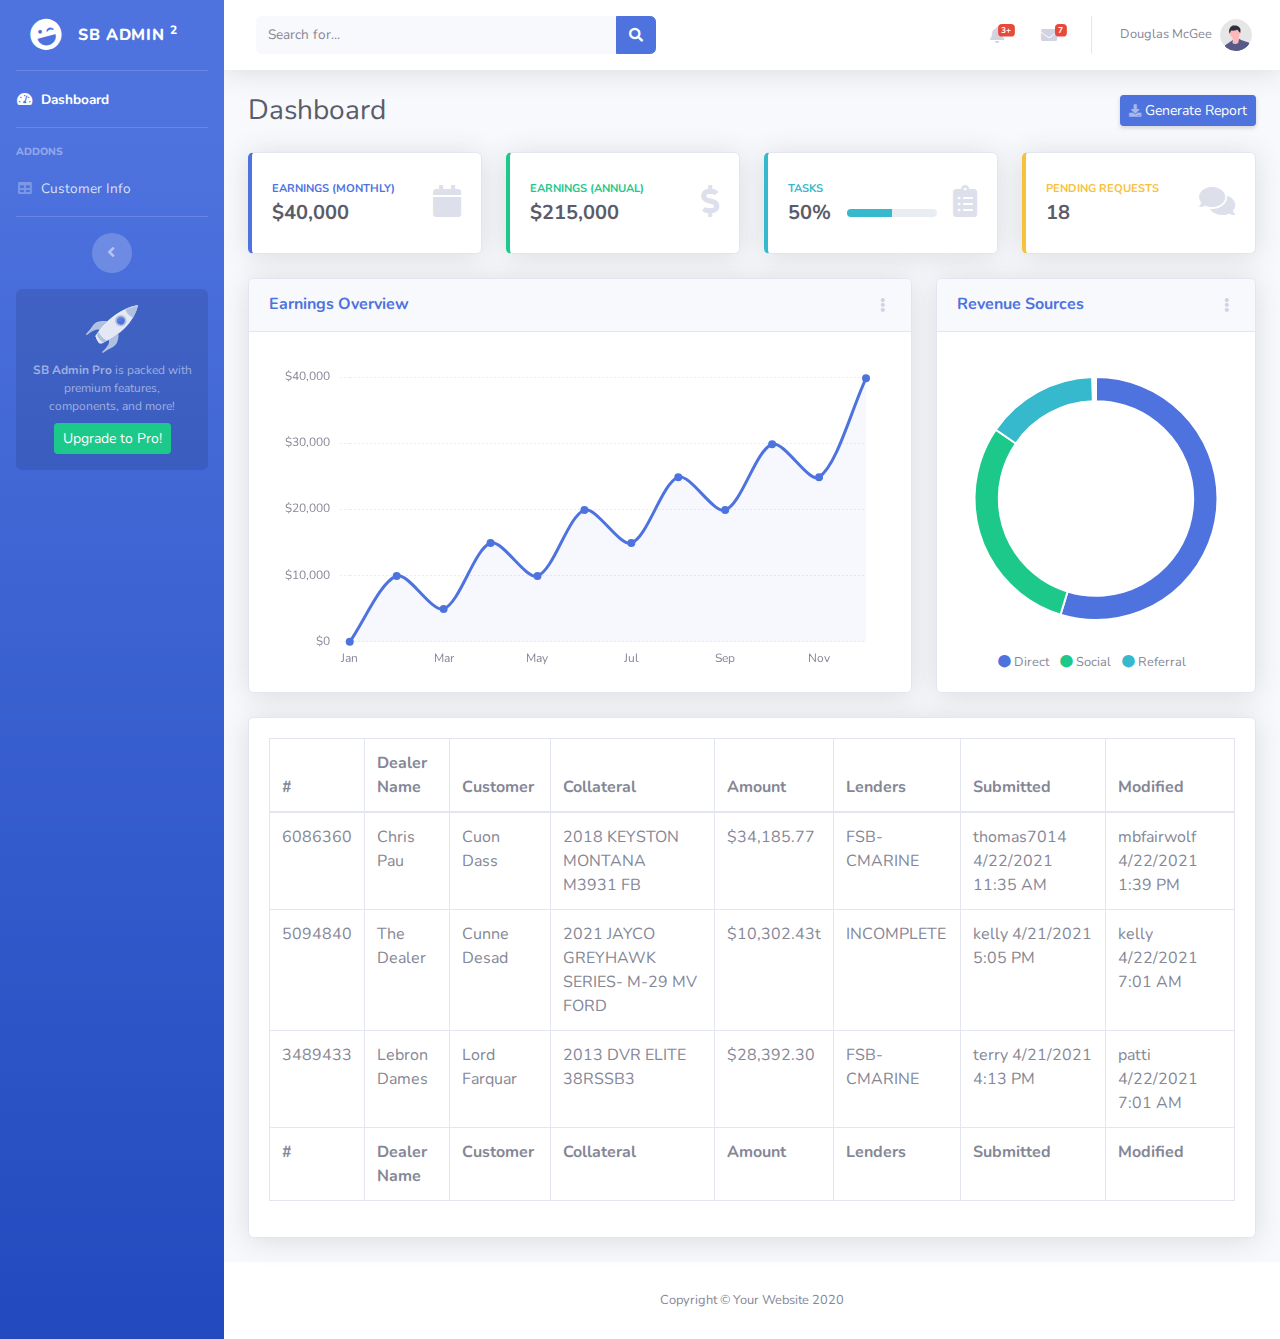
==== commit 8abaa2a1: "upadted dashboard" ====
--- a/startbootstrap-sb-admin-2-gh-pages/index.html
+++ b/startbootstrap-sb-admin-2-gh-pages/index.html
@@ -49,48 +49,13 @@
             </li>
 
             <!-- Divider -->
-            <hr class="sidebar-divider">
-
-            <!-- Heading -->
-            <div class="sidebar-heading">
-                Interface
-            </div>
-
+           
+           
             <!-- Nav Item - Pages Collapse Menu -->
-            <li class="nav-item">
-                <a class="nav-link collapsed" href="#" data-toggle="collapse" data-target="#collapseTwo"
-                    aria-expanded="true" aria-controls="collapseTwo">
-                    <i class="fas fa-fw fa-cog"></i>
-                    <span>Components</span>
-                </a>
-                <div id="collapseTwo" class="collapse" aria-labelledby="headingTwo" data-parent="#accordionSidebar">
-                    <div class="bg-white py-2 collapse-inner rounded">
-                        <h6 class="collapse-header">Custom Components:</h6>
-                        <a class="collapse-item" href="buttons.html">Buttons</a>
-                        <a class="collapse-item" href="cards.html">Cards</a>
-                    </div>
-                </div>
-            </li>
+            
 
             <!-- Nav Item - Utilities Collapse Menu -->
-            <li class="nav-item">
-                <a class="nav-link collapsed" href="#" data-toggle="collapse" data-target="#collapseUtilities"
-                    aria-expanded="true" aria-controls="collapseUtilities">
-                    <i class="fas fa-fw fa-wrench"></i>
-                    <span>Utilities</span>
-                </a>
-                <div id="collapseUtilities" class="collapse" aria-labelledby="headingUtilities"
-                    data-parent="#accordionSidebar">
-                    <div class="bg-white py-2 collapse-inner rounded">
-                        <h6 class="collapse-header">Custom Utilities:</h6>
-                        <a class="collapse-item" href="utilities-color.html">Colors</a>
-                        <a class="collapse-item" href="utilities-border.html">Borders</a>
-                        <a class="collapse-item" href="utilities-animation.html">Animations</a>
-                        <a class="collapse-item" href="utilities-other.html">Other</a>
-                    </div>
-                </div>
-            </li>
-
+            
             <!-- Divider -->
             <hr class="sidebar-divider">
 
@@ -100,32 +65,10 @@
             </div>
 
             <!-- Nav Item - Pages Collapse Menu -->
-            <li class="nav-item">
-                <a class="nav-link collapsed" href="#" data-toggle="collapse" data-target="#collapsePages"
-                    aria-expanded="true" aria-controls="collapsePages">
-                    <i class="fas fa-fw fa-folder"></i>
-                    <span>Pages</span>
-                </a>
-                <div id="collapsePages" class="collapse" aria-labelledby="headingPages" data-parent="#accordionSidebar">
-                    <div class="bg-white py-2 collapse-inner rounded">
-                        <h6 class="collapse-header">Login Screens:</h6>
-                        <a class="collapse-item" href="login.html">Login</a>
-                        <a class="collapse-item" href="register.html">Register</a>
-                        <a class="collapse-item" href="forgot-password.html">Forgot Password</a>
-                        <div class="collapse-divider"></div>
-                        <h6 class="collapse-header">Other Pages:</h6>
-                        <a class="collapse-item" href="404.html">404 Page</a>
-                        <a class="collapse-item" href="blank.html">Blank Page</a>
-                    </div>
-                </div>
-            </li>
+            
 
             <!-- Nav Item - Charts -->
-            <li class="nav-item">
-                <a class="nav-link" href="charts.html">
-                    <i class="fas fa-fw fa-chart-area"></i>
-                    <span>Charts</span></a>
-            </li>
+            
 
             <!-- Nav Item - Tables -->
             <li class="nav-item">
